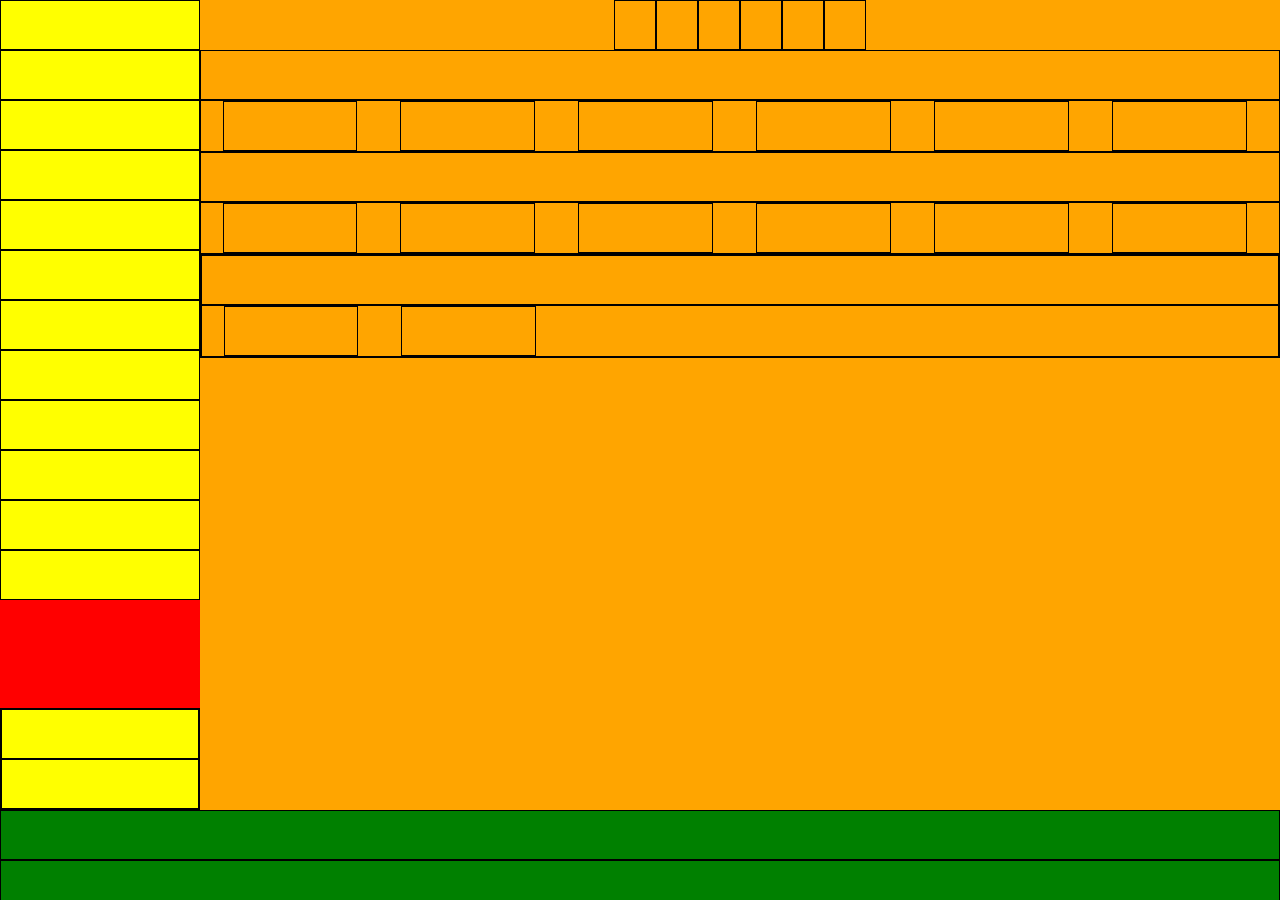
==== index.html @ 2f58fecc "modifica layout lg" ====
<!DOCTYPE html>
<html lang="en">
    <head>
        <meta charset="UTF-8">
        <meta http-equiv="X-UA-Compatible" content="IE=edge">
        <meta name="viewport" content="width=device-width, initial-scale=1.0">
        <link rel="stylesheet" href="css/style.css">
        <title>Spotify</title>
    </head>
    <body>
        <header>
            <nav>
                <div class="logo">

                </div>
                <ul>
                    <li class="home"></li>
                    <li class="serch"></li>
                    <li class="title_playlist">
    
                    </li>
                    <li class="craft_playlist"></li>
                    <li class="playlist"></li>
                    <li class="playlist"></li>
                    <li class="playlist"></li>
                    <li class="playlist"></li>
                    <li class="playlist"></li>
                    <li class="playlist"></li>
                    <li class="playlist"></li>
                </ul>
                <div class="nav_bottom">
                    <div class="app"></div>
                    <div class="utente"></div>
                </div>
            </nav>
        </header>
        <main>
            <nav>
                <ul class="conteiner-flex"> 
                    <li class="items"></li>
                    <li class="items"></li>
                    <li class="items"></li>
                    <li class="items"></li>
                    <li class="items"></li>
                    <li class="items"></li>
                </ul>
            </nav>
            <div class="title"></div>
            <div class="album">
                <ul class="conteiner-flex">
                    <li class="songs items"></li>
                    <li class="songs items"></li>
                    <li class="songs items"></li>
                    <li class="songs items"></li>
                    <li class="songs items"></li>
                    <li class="songs items"></li>
                </ul>
            </div>
            <div class="title"></div>
            <div class="album">
                <ul class="conteiner-flex">
                    <li class="songs items"></li>
                    <li class="songs items"></li>
                    <li class="songs items"></li>
                    <li class="songs items"></li>
                    <li class="songs items"></li>
                    <li class="songs items"></li>
                </ul>
            </div>
            <div class="artists">
                <div class="title"></div>
                <div class="artist">
                    <ul class="conteiner-flex">
                        <li class="artist items"></li>
                        <li class="artist items"></li>
                    </ul>
                </div>
            </div>
        </main>
        <footer>
            <div></div>
            <div></div>
            <div></div>
        </footer>
    </body>
</html>
---- css/style.css ----
*{
    margin: 0;
    padding: 0;
    box-sizing: border-box;
}

/* comon */
div,
li {
    min-height: 50px;
    border: 1px solid black;
}

.conteiner-flex {

}


/* header */
header{
    height: 90vh;
    position: fixed;
    float: left;
}
header nav {
    width: 200px;
    height: 90vh;
    position: relative;
    background-color: red;
}

nav .logo,
nav .home,
nav .serch,
nav .title_playlist,
nav .craft_playlist,
nav .playlist,
.nav_bottom .app,
.nav_bottom .utente{
    width: 100%;
    background-color: yellow;
}

.nav_bottom {
    width: 100%;
    position: absolute;
    left: 0;
    bottom: 0;
}

/* main */
main {
    width: calc(100% - 200px);
    height: 90vh;
    float: right;
    background-color: orange;
}
main nav .conteiner-flex {
    display: flex;
    flex-direction: row;
    justify-content: center;
    align-items: center;
    flex-wrap: wrap;
}

main nav li {
    padding: 0 20px;
    list-style: none;
}

main .album .conteiner-flex {
    display: flex;
    flex-direction: row;
    flex-wrap: wrap;
}

main .album li {
    width: calc(75% / 6);
    margin:0 2% ;
    list-style: none;
}

main .artist .conteiner-flex {
    display: flex;
    flex-direction: row;
    flex-wrap: wrap;
}

main .artist li {
    width: calc(75% / 6);
    margin:0 2% ;
    list-style: none;
}


/* footer */
footer {
    position: fixed;
    bottom: 0;
    left: 0;
    width: 100%;
    height: calc(100vh - 90vh);
    background-color: green;
}
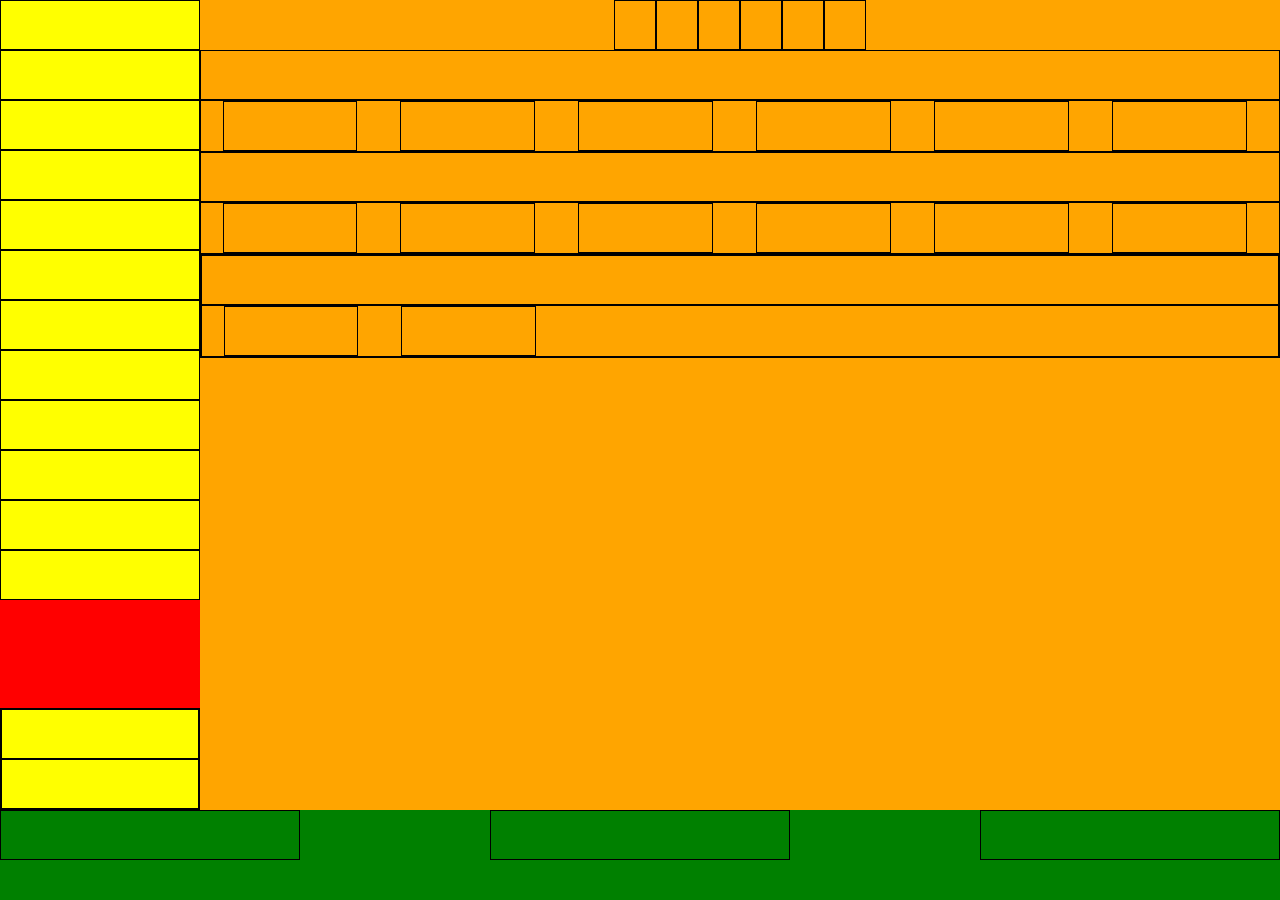
==== commit 9a353de4: "modifica footer" ====
--- a/index.html
+++ b/index.html
@@ -78,9 +78,12 @@
             </div>
         </main>
         <footer>
-            <div></div>
-            <div></div>
-            <div></div>
+            <ul class="conteiner-flex">
+                <li class="player_left item"></li>
+                <li class="player_center item"></li>
+                <li class="player_right item"></li>
+                
+            </ul>
         </footer>
     </body>
 </html>--- a/css/style.css
+++ b/css/style.css
@@ -101,4 +101,14 @@
     width: 100%;
     height: calc(100vh - 90vh);
     background-color: green;
+}
+footer .conteiner-flex {
+    display: flex;
+    flex-direction: row;
+    flex-wrap: wrap;
+    justify-content: space-between;
+}
+footer li {
+    width: 300px;
+    list-style: none;
 }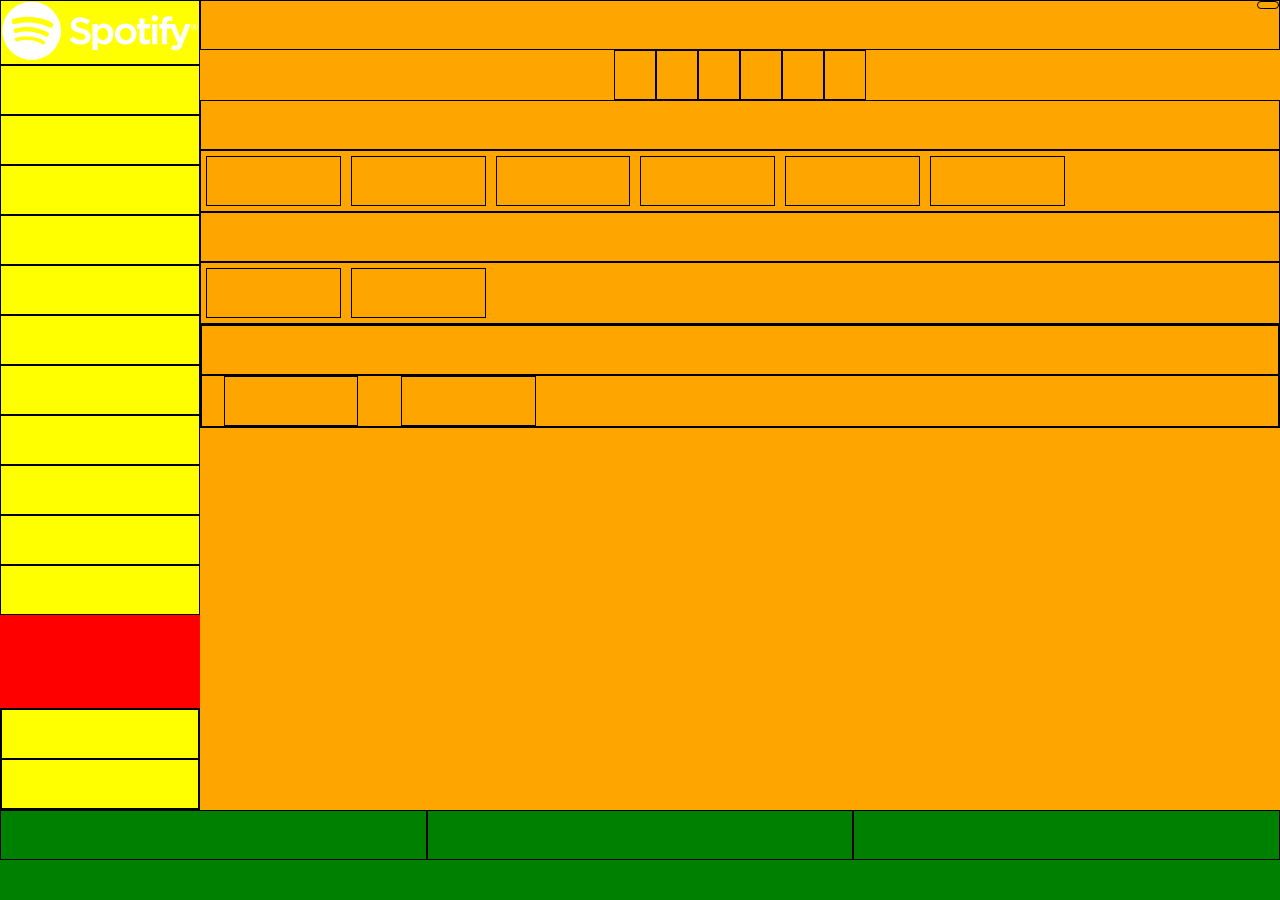
==== commit b5c6ccd2: "classi responsive utilities" ====
--- a/index.html
+++ b/index.html
@@ -11,7 +11,8 @@
         <header>
             <nav>
                 <div class="logo">
-
+                    <img class="not_visible_only_xs" src="img/logo.svg" alt="logo">
+                    <img class="visible_only_xs" src="img/logo-small.svg" alt="">
                 </div>
                 <ul>
                     <li class="home"></li>
@@ -35,6 +36,9 @@
             </nav>
         </header>
         <main>
+            <div class="upgrade">
+                <a href="#"></a>
+            </div>
             <nav>
                 <ul class="conteiner-flex"> 
                     <li class="items"></li>
@@ -61,10 +65,6 @@
                 <ul class="conteiner-flex">
                     <li class="songs items"></li>
                     <li class="songs items"></li>
-                    <li class="songs items"></li>
-                    <li class="songs items"></li>
-                    <li class="songs items"></li>
-                    <li class="songs items"></li>
                 </ul>
             </div>
             <div class="artists">
@@ -82,7 +82,6 @@
                 <li class="player_left item"></li>
                 <li class="player_center item"></li>
                 <li class="player_right item"></li>
-                
             </ul>
         </footer>
     </body>
--- a/css/style.css
+++ b/css/style.css
@@ -11,9 +11,7 @@
     border: 1px solid black;
 }
 
-.conteiner-flex {
 
-}
 
 
 /* header */
@@ -55,6 +53,22 @@
     float: right;
     background-color: orange;
 }
+
+main .upgrade {
+    width: calc(100% - 200px);
+    height: 50px;
+    position: fixed;
+}
+main .upgrade a {
+    float: right;
+    padding: 3px 10px;
+    border-radius: 30px;
+    border: 1px solid black;
+}
+main nav {
+    margin-top: 50px;
+}
+
 main nav .conteiner-flex {
     display: flex;
     flex-direction: row;
@@ -76,7 +90,7 @@
 
 main .album li {
     width: calc(75% / 6);
-    margin:0 2% ;
+    margin: 5px;
     list-style: none;
 }
 
@@ -109,6 +123,55 @@
     justify-content: space-between;
 }
 footer li {
-    width: 300px;
+    width: calc(100% / 3);
     list-style: none;
-}+}
+@media all and (min-width: 1140px) {
+    .visible_only_xs{
+        display: none;
+    }
+}
+ @media all and (max-width: 878px) {
+    .visible_only_xs{
+        display: none;
+    }
+     main nav li {
+         width: calc(100% / 5);
+     }
+    main .album li {
+        width: calc(75% / 4);
+        margin: 5px;
+        list-style: none;
+    }
+}
+
+ @media all and (max-width: 639px) {
+     .visible_only_xs{
+         display: none;
+     }
+    main nav li {
+        width: calc(100% / 3);
+    }
+    main .album li {
+        width: calc(75% / 2);
+        margin: 5px;
+        list-style: none;
+    }
+}
+
+@media all and (max-width: 552px) {
+    .visible_only_xs{
+        display: block;
+    }
+    .not_visible_only_xs {
+        display: none;
+    }
+    main nav li {
+        width: calc(100% / 3);
+    }
+    main .album li {
+        width: calc(75% / 2);
+        margin: 5px;
+        list-style: none;
+    }
+}
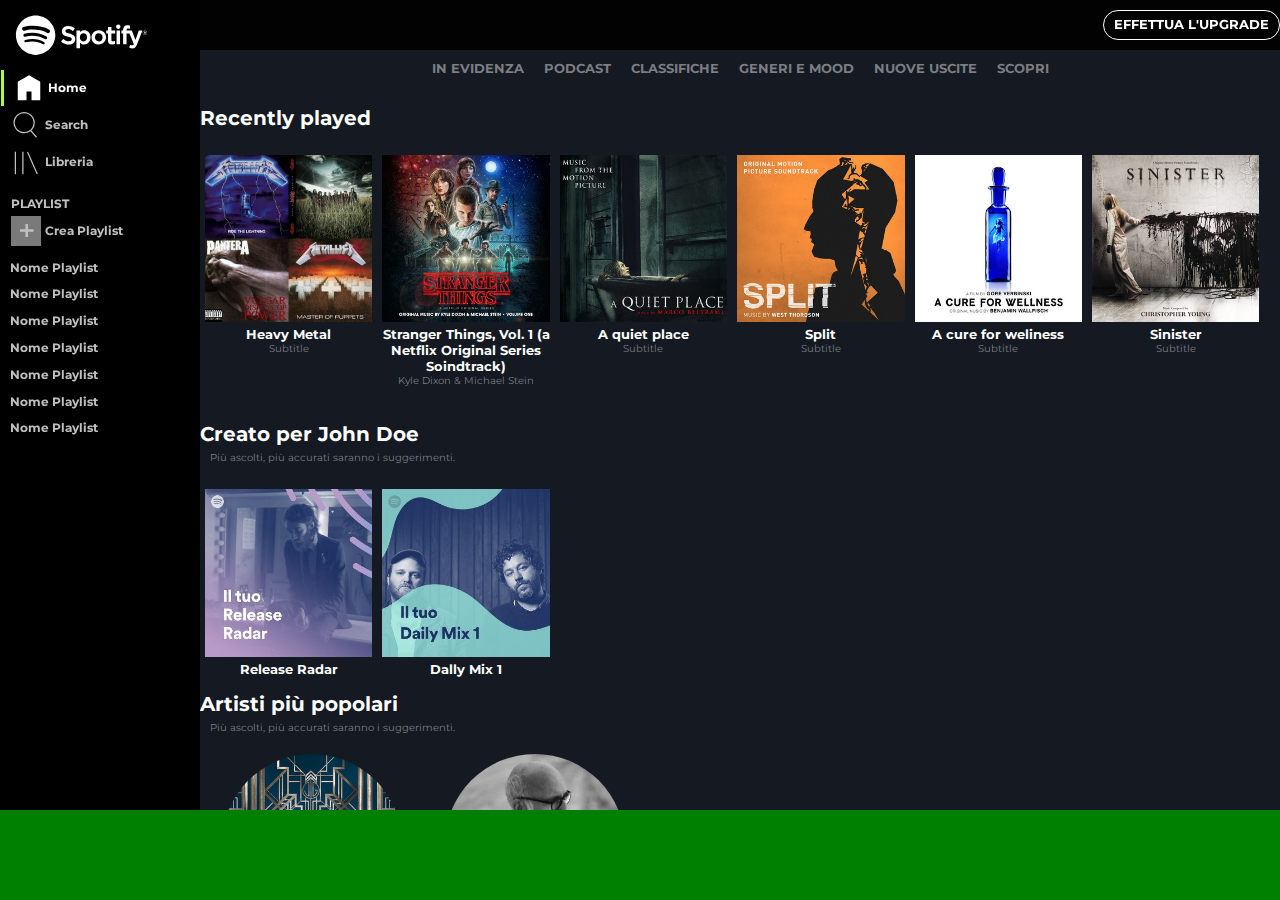
==== commit 9a2f942d: "main" ====
--- a/index.html
+++ b/index.html
@@ -4,30 +4,69 @@
         <meta charset="UTF-8">
         <meta http-equiv="X-UA-Compatible" content="IE=edge">
         <meta name="viewport" content="width=device-width, initial-scale=1.0">
+        <link rel="preconnect" href="https://fonts.gstatic.com">
+        <link href="https://fonts.googleapis.com/css2?family=Montserrat:wght@400;500;600;700;800&display=swap" rel="stylesheet">
+
+
         <link rel="stylesheet" href="css/style.css">
         <title>Spotify</title>
     </head>
     <body>
         <header>
             <nav>
-                <div class="logo">
+                <div id="logo_spotify">
                     <img class="not_visible_only_xs" src="img/logo.svg" alt="logo">
                     <img class="visible_only_xs" src="img/logo-small.svg" alt="">
                 </div>
                 <ul>
-                    <li class="home"></li>
-                    <li class="serch"></li>
+                    <li class="home">
+                        <div class="logo">
+                            <img src="img/home.svg" alt="home">
+                        </div>
+                        <h1>Home</h1>
+                    </li>
+                    <li class="serch">
+                        <div class="logo">
+                            <img src="img/search.svg" alt="search">
+                        </div>
+                        <h1>Search</h1>
+                    </li>
                     <li class="title_playlist">
-    
+                        <div class="logo">
+                            <img src="img/libreria.svg" alt="libreria">
+                        </div>
+                        <h1>Libreria</h1>
                     </li>
-                    <li class="craft_playlist"></li>
-                    <li class="playlist"></li>
-                    <li class="playlist"></li>
-                    <li class="playlist"></li>
-                    <li class="playlist"></li>
-                    <li class="playlist"></li>
-                    <li class="playlist"></li>
-                    <li class="playlist"></li>
+                    <li class="divider">
+                        <h1>playlist</h1>
+                    </li>
+                    <li class="craft_playlist">
+                          <div class="logo">
+                              <h1>+</h1>
+                          </div>
+                          <h1>Crea Playlist</h1>
+                    </li>
+                    <li class="playlist">
+                        <h1>Nome Playlist</h1>
+                    </li>
+                    <li class="playlist">
+                        <h1>Nome Playlist</h1>
+                    </li>
+                    <li class="playlist">
+                        <h1>Nome Playlist</h1>
+                    </li>
+                    <li class="playlist">
+                        <h1>Nome Playlist</h1>
+                    </li>
+                    <li class="playlist">
+                        <h1>Nome Playlist</h1>
+                    </li>
+                    <li class="playlist">
+                        <h1>Nome Playlist</h1>
+                    </li>
+                    <li class="playlist">
+                        <h1>Nome Playlist</h1>
+                    </li>
                 </ul>
                 <div class="nav_bottom">
                     <div class="app"></div>
@@ -36,43 +75,87 @@
             </nav>
         </header>
         <main>
-            <div class="upgrade">
-                <a href="#"></a>
+            <div class="upgrade conteiner-flex">
+                <a class="items" href="#">effettua l'upgrade</a>
             </div>
             <nav>
                 <ul class="conteiner-flex"> 
-                    <li class="items"></li>
-                    <li class="items"></li>
-                    <li class="items"></li>
-                    <li class="items"></li>
-                    <li class="items"></li>
-                    <li class="items"></li>
+                    <li class="items">in evidenza</li>
+                    <li class="items">podcast</li>
+                    <li class="items">classifiche</li>
+                    <li class="items">generi e mood</li>
+                    <li class="items">nuove uscite</li>
+                    <li class="items">scopri</li>
                 </ul>
             </nav>
-            <div class="title"></div>
+            <div class="title">
+                <h1>Recently played</h1>
+            </div>
             <div class="album">
                 <ul class="conteiner-flex">
-                    <li class="songs items"></li>
-                    <li class="songs items"></li>
-                    <li class="songs items"></li>
-                    <li class="songs items"></li>
-                    <li class="songs items"></li>
-                    <li class="songs items"></li>
+                    <li class="songs items">
+                        <img src="img/metal_lifting.jpg" alt="cover">
+                        <h1>Heavy Metal</h1>
+                        <p>Subtitle</p>
+                    </li>
+                    <li class="songs items">
+                        <img src="img/stranger.jpeg" alt="cover">
+                        <h1>Stranger Things, Vol. 1 (a Netflix Original Series Soindtrack)</h1>
+                        <p>Kyle Dixon & Michael Stein</p>
+                    </li>
+                    <li class="songs items">
+                        <img src="img/aquietplace.jpeg" alt="cover">
+                        <h1>A quiet place</h1>
+                        <p>Subtitle</p>
+                    </li>
+                    <li class="songs items">
+                        <img src="img/split.jpeg" alt="cover">
+                        <h1>Split</h1>
+                        <p>Subtitle</p>
+                    </li>
+                    <li class="songs items">
+                        <img src="img/cure.jpeg" alt="cover">
+                        <h1>A cure for weliness</h1>
+                        <p>Subtitle</p>
+                    </li>
+                    <li class="songs items">
+                        <img src="img/sinister.jpeg" alt="cover">
+                        <h1>Sinister</h1>
+                        <p>Subtitle</p>
+                    </li>
                 </ul>
             </div>
-            <div class="title"></div>
+            <div class="title">
+                <h1>Creato per John Doe</h1>
+                <p>Più ascolti, più accurati saranno i suggerimenti.</p>
+            </div>
             <div class="album">
                 <ul class="conteiner-flex">
-                    <li class="songs items"></li>
-                    <li class="songs items"></li>
+                    <li class="songs items">
+                        <img src="img/radar.jpeg" alt="radar">
+                        <h1>Release Radar</h1>
+                    </li>
+                    <li class="songs items">
+                        <img src="img/mixdaily.jpeg" alt="mixdaily">
+                        <h1>Dally Mix 1</h1>
+                    </li>
                 </ul>
             </div>
             <div class="artists">
-                <div class="title"></div>
+                <div class="title">
+                    <h1>Artisti più popolari</h1>
+                    <p>Più ascolti, più accurati saranno i suggerimenti.</p>
+                </div>
                 <div class="artist">
                     <ul class="conteiner-flex">
-                        <li class="artist items"></li>
-                        <li class="artist items"></li>
+                        <li class="artist items">
+                            <img src="img/youg.jpeg" alt="youg">
+                            <h1>Lana del Rey</h1>
+                        </li>
+                        <li class="artist items">
+                            <img src="img/einaudi.jpeg" alt="einaudi">
+                            <h1>Ludovico Einaudi</h1>
+                        </li>
                     </ul>
                 </div>
             </div>
--- a/css/style.css
+++ b/css/style.css
@@ -3,40 +3,105 @@
     padding: 0;
     box-sizing: border-box;
 }
+body {
+    font-family: 'Montserrat', sans-serif;
+}
 
 /* comon */
-div,
+/* div,
 li {
-    min-height: 50px;
+    min-height: 30px;
     border: 1px solid black;
-}
-
-
-
-
+} */
+
+h1 {
+    font-size: 12px;
+    color: white;
+}
+
+#logo_spotify img,
+ img :not(.songs>img) {
+    height: 100%;
+}
 /* header */
 header{
     height: 90vh;
     position: fixed;
     float: left;
+    background-color: black;
 }
 header nav {
     width: 200px;
     height: 90vh;
     position: relative;
-    background-color: red;
+}
+header nav>ul>li {
+    padding-left: 10px;
+    margin: 1px;
+}
+header nav>ul>.home {
+    border-left: 3px solid #ADFF2F;
+} 
+#logo_spotify {
+    height: 40px;
+    margin: 15px;
 }
 
 nav .logo,
+#logo_spotify .logo,
 nav .home,
 nav .serch,
 nav .title_playlist,
 nav .craft_playlist,
 nav .playlist,
+nav .divider,
 .nav_bottom .app,
 .nav_bottom .utente{
     width: 100%;
-    background-color: yellow;
+}
+nav .divider {
+    font-weight: 600;
+    text-transform: uppercase;
+}
+header li {
+    filter: opacity(0.75);
+    line-height: 100%;
+}
+header .home{
+    filter: opacity(1);
+}
+
+header li .logo {
+    height: 30px;
+    width: 30px;
+    margin: 3px 0;
+    display: inline-block;
+    vertical-align: middle;
+}
+header li h1 {
+    display: inline-block;
+    vertical-align: middle;
+}
+.divider {
+    margin-top: 15px;
+}
+
+header nav .craft_playlist .logo a {
+    font-size: 50px;
+    text-decoration: none;
+}
+
+header nav .craft_playlist .logo{
+    position: relative;
+    background-color: #A3A3A3;
+}
+header nav .craft_playlist .logo h1 {
+    font-size: 30px;
+    font-weight: 500;
+    transform: translate(-50%, -50%);
+    position: absolute;
+    top: 50%;
+    left: 50%;
 }
 
 .nav_bottom {
@@ -46,27 +111,45 @@
     bottom: 0;
 }
 
+.playlist {
+    margin: 10px 0;
+}
+
 /* main */
 main {
     width: calc(100% - 200px);
     height: 90vh;
     float: right;
-    background-color: orange;
+    background-color: #141922;
+    overflow-y: auto;
 }
 
 main .upgrade {
     width: calc(100% - 200px);
     height: 50px;
     position: fixed;
-}
+    background-color: rgba(0, 0, 0, 0.9);
+}
+main .conteiner-flex {
+    display: flex;
+    flex-direction: row-reverse;
+    align-items: center;
+}
+
 main .upgrade a {
-    float: right;
-    padding: 3px 10px;
+    font-size: 13px;
+    font-weight: 700;
+    height: 30px;
+    padding: 5px 10px;
+    text-decoration: none;
+    text-transform: uppercase;
     border-radius: 30px;
-    border: 1px solid black;
+    color: white;
+    border: 1px solid white;
 }
 main nav {
     margin-top: 50px;
+    margin-bottom: 20px;
 }
 
 main nav .conteiner-flex {
@@ -78,34 +161,74 @@
 }
 
 main nav li {
-    padding: 0 20px;
+    font-size: 13px;
+    font-weight: 700;
+    padding: 10px;
     list-style: none;
-}
+    text-transform: uppercase;
+    color: #7C7E83;
+}
+main .title>h1 {
+    font-size: 20px;
+    font-weight: 700;
+    margin-top: 10px;
+    margin-bottom: 5px;
+}
+
+
 
 main .album .conteiner-flex {
+    margin-top: 20px;
+    display: flex;
+    flex-direction: row;
+    align-items: baseline;
+    flex-wrap: wrap;
+}
+
+main .album li {
+    width: calc(93% / 6);
+    margin: 5px;
+    list-style: none;
+}
+.songs {
+    text-align: center;
+}
+.songs img,
+.artist img {
+    width: 100%;
+}
+
+.songs>h1 {
+    font-size: 13px;
+}
+.songs>p {
+    font-size: 10px;
+    margin-bottom: 20px;
+    color: #7D7F84;
+}
+.title>p {
+    font-size: 10px;
+    margin-left: 10px;
+    color: #7D7F84;
+}
+
+
+main .artist .conteiner-flex {
     display: flex;
     flex-direction: row;
     flex-wrap: wrap;
 }
 
-main .album li {
-    width: calc(75% / 6);
-    margin: 5px;
-    list-style: none;
-}
-
-main .artist .conteiner-flex {
-    display: flex;
-    flex-direction: row;
-    flex-wrap: wrap;
-}
-
 main .artist li {
-    width: calc(75% / 6);
+    width: calc(100% / 6);
     margin:0 2% ;
     list-style: none;
-}
-
+    text-align: center;
+}
+.artist img {
+    margin-top: 20px;
+    border-radius: 50%;
+}
 
 /* footer */
 footer {
@@ -166,6 +289,17 @@
     .not_visible_only_xs {
         display: none;
     }
+    header nav {
+        width: 50px;
+        height: 90vh;
+        position: relative;
+        background-color: red;
+    }
+    main,
+    main .upgrade {
+        width: calc(100% - 50px);
+    }
+
     main nav li {
         width: calc(100% / 3);
     }
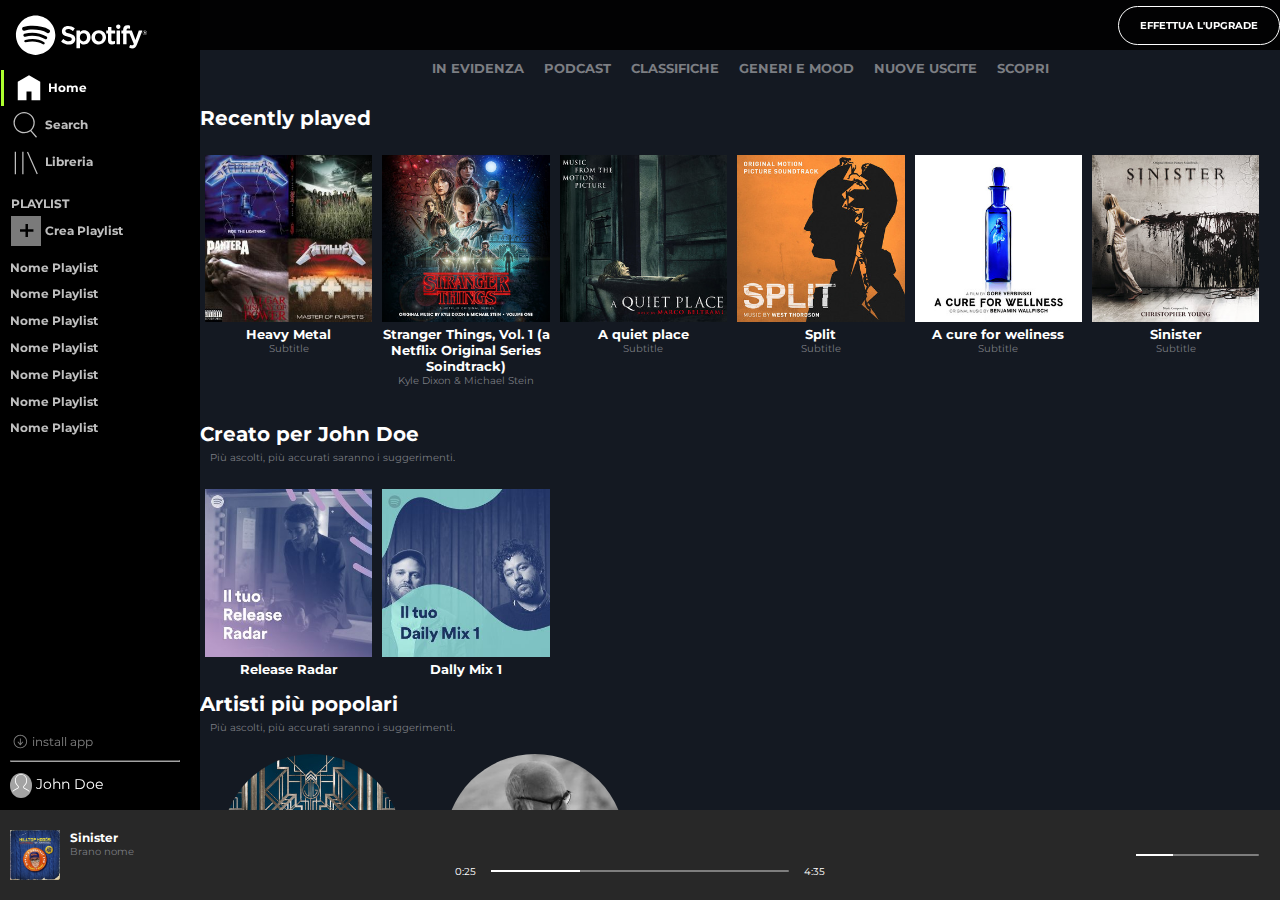
==== commit c8c3fcdc: "modifiche responsive" ====
--- a/index.html
+++ b/index.html
@@ -6,12 +6,14 @@
         <meta name="viewport" content="width=device-width, initial-scale=1.0">
         <link rel="preconnect" href="https://fonts.gstatic.com">
         <link href="https://fonts.googleapis.com/css2?family=Montserrat:wght@400;500;600;700;800&display=swap" rel="stylesheet">
+        <link rel="stylesheet" href="https://cdnjs.cloudflare.com/ajax/libs/font-awesome/5.15.3/css/all.min.css" integrity="sha512-iBBXm8fW90+nuLcSKlbmrPcLa0OT92xO1BIsZ+ywDWZCvqsWgccV3gFoRBv0z+8dLJgyAHIhR35VZc2oM/gI1w==" crossorigin="anonymous" />
 
 
         <link rel="stylesheet" href="css/style.css">
         <title>Spotify</title>
     </head>
     <body>
+        <!-- header -->
         <header>
             <nav>
                 <div id="logo_spotify">
@@ -40,7 +42,7 @@
                     <li class="divider">
                         <h1>playlist</h1>
                     </li>
-                    <li class="craft_playlist">
+                    <li class="craft_playlist not_visible_only_xs ">
                           <div class="logo">
                               <h1>+</h1>
                           </div>
@@ -69,15 +71,28 @@
                     </li>
                 </ul>
                 <div class="nav_bottom">
-                    <div class="app"></div>
-                    <div class="utente"></div>
+                    <div class="app">
+                        <img src="img/download.svg" alt="">
+                        <p>install app</p>
+                    </div>
+                    <hr>
+                    <div class="utente">
+                        <img src="img/profile.svg" alt="">
+                        John Doe</div>
                 </div>
             </nav>
         </header>
+        <!-- /header -->
+
+        <!-- main -->
         <main>
+            <!-- pulsante per upgrade account -->
             <div class="upgrade conteiner-flex">
                 <a class="items" href="#">effettua l'upgrade</a>
             </div>
+            <!-- /pulsante per upgrade account -->
+
+            <!-- barra menu centrale -->
             <nav>
                 <ul class="conteiner-flex"> 
                     <li class="items">in evidenza</li>
@@ -88,6 +103,9 @@
                     <li class="items">scopri</li>
                 </ul>
             </nav>
+            <!-- /barra menu centrale -->
+
+            <!-- brani ascoltati di recente -->
             <div class="title">
                 <h1>Recently played</h1>
             </div>
@@ -125,6 +143,9 @@
                     </li>
                 </ul>
             </div>
+            <!-- /brani ascoltati di recente -->
+
+            <!-- playlist suggerite -->
             <div class="title">
                 <h1>Creato per John Doe</h1>
                 <p>Più ascolti, più accurati saranno i suggerimenti.</p>
@@ -141,6 +162,9 @@
                     </li>
                 </ul>
             </div>
+            <!-- /playlist suggerite -->
+
+            <!-- artisti più popolari -->
             <div class="artists">
                 <div class="title">
                     <h1>Artisti più popolari</h1>
@@ -159,13 +183,53 @@
                     </ul>
                 </div>
             </div>
+            <!-- /artisti più popolari -->
         </main>
+        <!-- /main -->
+
+        <!-- footer -->
         <footer>
-            <ul class="conteiner-flex">
-                <li class="player_left item"></li>
-                <li class="player_center item"></li>
-                <li class="player_right item"></li>
+            <ul class="player conteiner-flex">
+                <li class="player_left item conteiner-flex">
+                    <img class="item" src="img/player_left.jpg" alt="">
+                    <div class="id_play item">
+                        <h1>Sinister</h1>
+                        <p>Brano nome</p>
+                    </div>
+                    <div class="like_playlist">
+                        <i class="far fa-heart"></i>
+                        <br>
+                        <i class="far fa-folder"></i>
+                    </div>
+                </li>
+                <li class="player_center item">
+                    <div class="top">
+                        <div class="console">
+                            <i class="fas fa-random"></i>
+                            <i class="fas fa-caret-left"></i>
+                            <i class="far fa-play-circle"></i>
+                            <i class="fas fa-caret-right"></i>
+                            <i class="fas fa-redo"></i>
+                        </div>
+                    </div>
+                    <div class="bottom">
+                        <span>0:25</span>
+                        <div class="timer">
+                            <span></span>
+                        </div>
+                        <span>4:35</span>
+                    </div>
+                </li>
+                <li class="player_right item">
+                    <i class="fas fa-list"></i>
+                    <i class="fas fa-tv"></i>
+                    <i class="fas fa-volume-up"></i>
+                    <div class="volume">
+                        <span></span>
+                    </div>
+                </li>
             </ul>
         </footer>
+        <!-- /footer -->
     </body>
 </html>--- a/css/style.css
+++ b/css/style.css
@@ -8,7 +8,7 @@
 }
 
 /* comon */
-/* div,
+/* div:not(.timer),
 li {
     min-height: 30px;
     border: 1px solid black;
@@ -32,7 +32,7 @@
 }
 header nav {
     width: 200px;
-    height: 90vh;
+    height: 88vh;
     position: relative;
 }
 header nav>ul>li {
@@ -102,13 +102,49 @@
     position: absolute;
     top: 50%;
     left: 50%;
+    color: black;
 }
 
 .nav_bottom {
     width: 100%;
     position: absolute;
-    left: 0;
+    left: 10px;
     bottom: 0;
+    color: white;
+}
+.nav_bottom .app {
+    height: 18px;
+    margin-bottom: 10px;
+    line-height: 18px;
+    filter: opacity(0.5);
+}
+.nav_bottom .utente{
+    height: 25px;
+    font-size: 14px;
+    margin: 10px 0;
+    line-height: 25px;
+}
+
+.nav_bottom .app p {
+    font-size: 12px;
+    vertical-align: middle;
+    display: inline-block;
+}
+.nav_bottom .app img,
+.nav_bottom .utente img {
+    height: 100%;
+    vertical-align: middle;
+}
+
+.nav_bottom hr {
+    width: 170px;
+    color: #A3A3A3;
+    border-color: #A3A3A3;
+}
+.nav_bottom .utente img {
+    padding: 1px;
+    border-radius: 50%;
+    background-color: #A3A3A3;
 }
 
 .playlist {
@@ -137,10 +173,10 @@
 }
 
 main .upgrade a {
-    font-size: 13px;
+    font-size: 10px;
     font-weight: 700;
-    height: 30px;
-    padding: 5px 10px;
+    height: 39px;
+    padding: 12px 21px;
     text-decoration: none;
     text-transform: uppercase;
     border-radius: 30px;
@@ -237,18 +273,128 @@
     left: 0;
     width: 100%;
     height: calc(100vh - 90vh);
-    background-color: green;
+    background-color: #282828;
 }
 footer .conteiner-flex {
+    height: 100%;
     display: flex;
     flex-direction: row;
     flex-wrap: wrap;
-    justify-content: space-between;
+    align-content: center;
+    justify-content: flex-start;
 }
 footer li {
     width: calc(100% / 3);
     list-style: none;
 }
+.player_left  i{
+    color: #7D7F84;
+    margin-left: 10px;
+}
+.player_left img {
+    height: 50px;  
+    margin-left: 10px;
+}
+.player_left p {
+    font-size: 10px;
+    color: #7D7F84;
+}
+
+.player_left .id_play {
+    margin-left: 10px;
+    margin-right: 20px;
+}
+.like_playlist {
+    padding: 15px;
+}
+.like_playlist br {
+    display: none;
+}
+}
+
+footer .player .conteiner-flex {
+    display: flex;
+    align-items: center;
+    flex-wrap: nowrap;
+    flex-direction: row;
+    justify-content: flex-start;
+}
+
+.player_center .top {
+    display: flex;
+    justify-content: center;
+    padding: 10px;
+} 
+
+.player_center .bottom {
+    position: relative;
+}
+.player_center i {
+    font-size: 25px;
+    margin-left: 8%;
+    color: white;
+}
+
+.player_center .console {
+    width: 90%;
+    text-align: center;
+}
+
+.bottom .timer {
+    width: 70%;
+    height: 2px;
+    margin: 10px 15px;
+    border-radius: 39px;
+    background-color: rgba(255, 255, 255, 0.4);
+}
+
+.bottom .timer span {
+    width: 30%;
+    height: 100%;
+    display: block;
+    background-color: white;
+}
+.bottom  {
+    display: flex;
+    align-items: center;
+    justify-content: center;
+    color:white;
+    font-size: 10px;
+}
+
+.player_right.item {
+    display: flex;
+    align-items: center;
+    justify-content: flex-end;
+    padding-left: 15px;
+    color: white;
+}
+
+.player_right.item i {
+    margin-left: 5%;
+}
+.volume {
+    width: 30%;
+    height: 2px;
+    margin: 0 5%;
+    border-radius: 39px;
+    background-color: rgba(255, 255, 255, 0.4);
+}
+
+.volume span {
+    width: 30%;
+    height: 100%;
+    display: block;
+    background-color: white;
+}
+
+
+
+
+
+
+
+
 @media all and (min-width: 1140px) {
     .visible_only_xs{
         display: none;
@@ -280,6 +426,12 @@
         margin: 5px;
         list-style: none;
     }
+    .player_center i {
+        font-size: 17px;
+    }
+    .like_playlist br {
+        display: block;
+    }
 }
 
 @media all and (max-width: 552px) {
@@ -293,11 +445,20 @@
         width: 50px;
         height: 90vh;
         position: relative;
-        background-color: red;
-    }
+    }
+    header nav ul h1{
+        display: none;
+    }
+
+    #logo_spotify {
+        padding: 3px;
+        margin: 15px 5px;
+    }
+
     main,
     main .upgrade {
         width: calc(100% - 50px);
+        padding: 10px;
     }
 
     main nav li {
@@ -308,4 +469,11 @@
         margin: 5px;
         list-style: none;
     }
-}
+    main nav li {
+        padding: 5px 0;
+        display: block;
+        white-space: nowrap;
+        width: calc(100% / 4);
+    }
+
+}
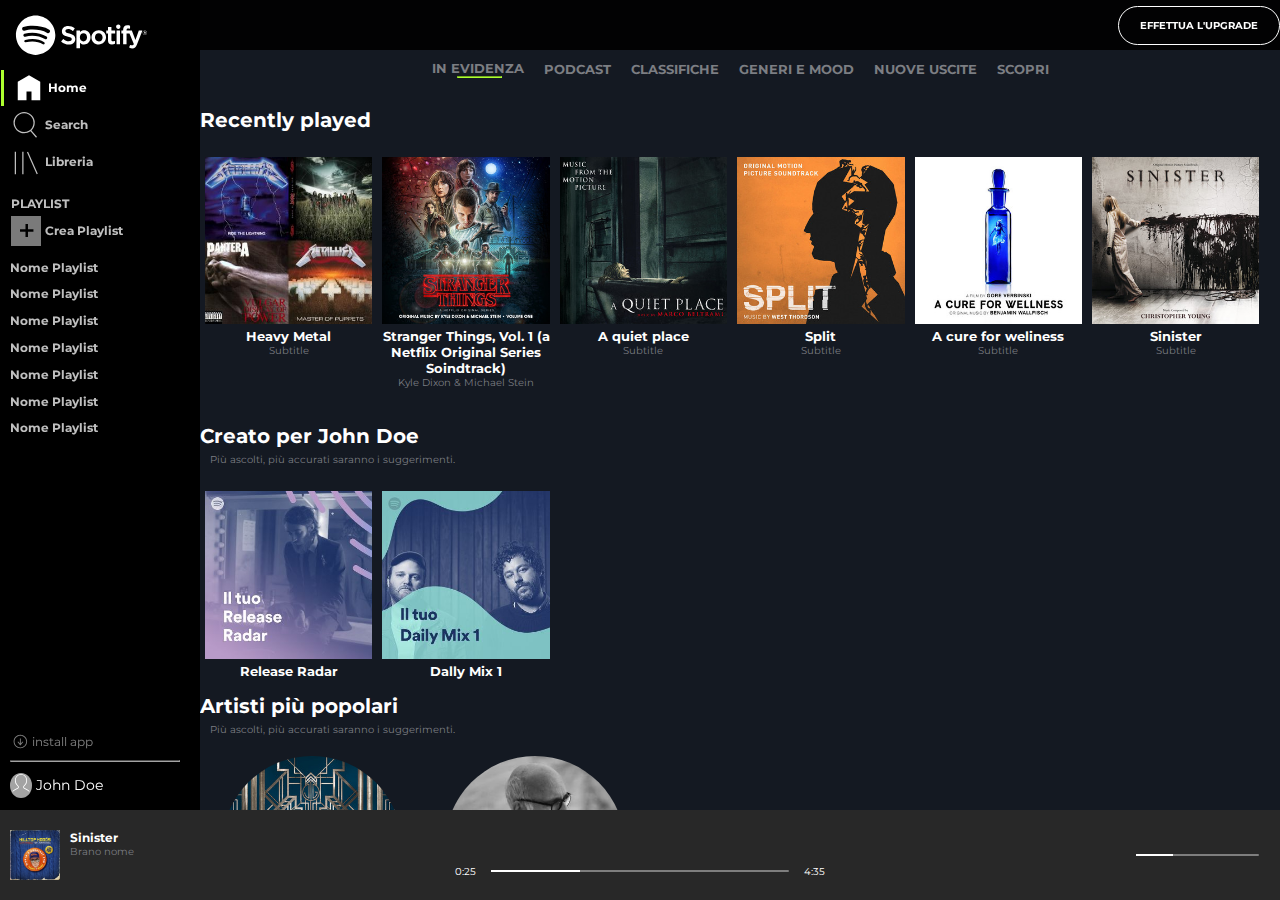
==== commit 03eafba7: "fine responsive" ====
--- a/index.html
+++ b/index.html
@@ -78,7 +78,8 @@
                     <hr>
                     <div class="utente">
                         <img src="img/profile.svg" alt="">
-                        John Doe</div>
+                       <p>John Doe</p>
+                    </div>
                 </div>
             </nav>
         </header>
@@ -95,7 +96,7 @@
             <!-- barra menu centrale -->
             <nav>
                 <ul class="conteiner-flex"> 
-                    <li class="items">in evidenza</li>
+                    <li class="items">in evidenza <br> <hr></li>
                     <li class="items">podcast</li>
                     <li class="items">classifiche</li>
                     <li class="items">generi e mood</li>
--- a/css/style.css
+++ b/css/style.css
@@ -106,11 +106,12 @@
 }
 
 .nav_bottom {
-    width: 100%;
+    width: 90%;
     position: absolute;
     left: 10px;
     bottom: 0;
     color: white;
+    background-color: black;
 }
 .nav_bottom .app {
     height: 18px;
@@ -146,6 +147,12 @@
     border-radius: 50%;
     background-color: #A3A3A3;
 }
+
+.nav_bottom .utente p {
+    vertical-align: middle;
+    display: inline-block;
+}
+
 
 .playlist {
     margin: 10px 0;
@@ -204,6 +211,15 @@
     text-transform: uppercase;
     color: #7C7E83;
 }
+
+main nav .items hr {
+    background-color: #ADFF2F;
+    border-color: #ADFF2F;
+    width: 45px;
+    height: 2px;
+    margin-left: 25px;
+}
+
 main .title>h1 {
     font-size: 20px;
     font-weight: 700;
@@ -475,5 +491,21 @@
         white-space: nowrap;
         width: calc(100% / 4);
     }
-
-}
+    .nav_bottom hr{
+        display: none;
+    }
+    .player_left .id_play {
+        margin-left: 5px;
+        margin-right: 0;
+    }
+    .like_playlist {
+        padding: 0px;
+    }
+    .nav_bottom .app p,
+    .nav_bottom .utente p  {
+        display: none;
+    }
+    .nav_bottom {
+        bottom: 10px;
+    }
+}
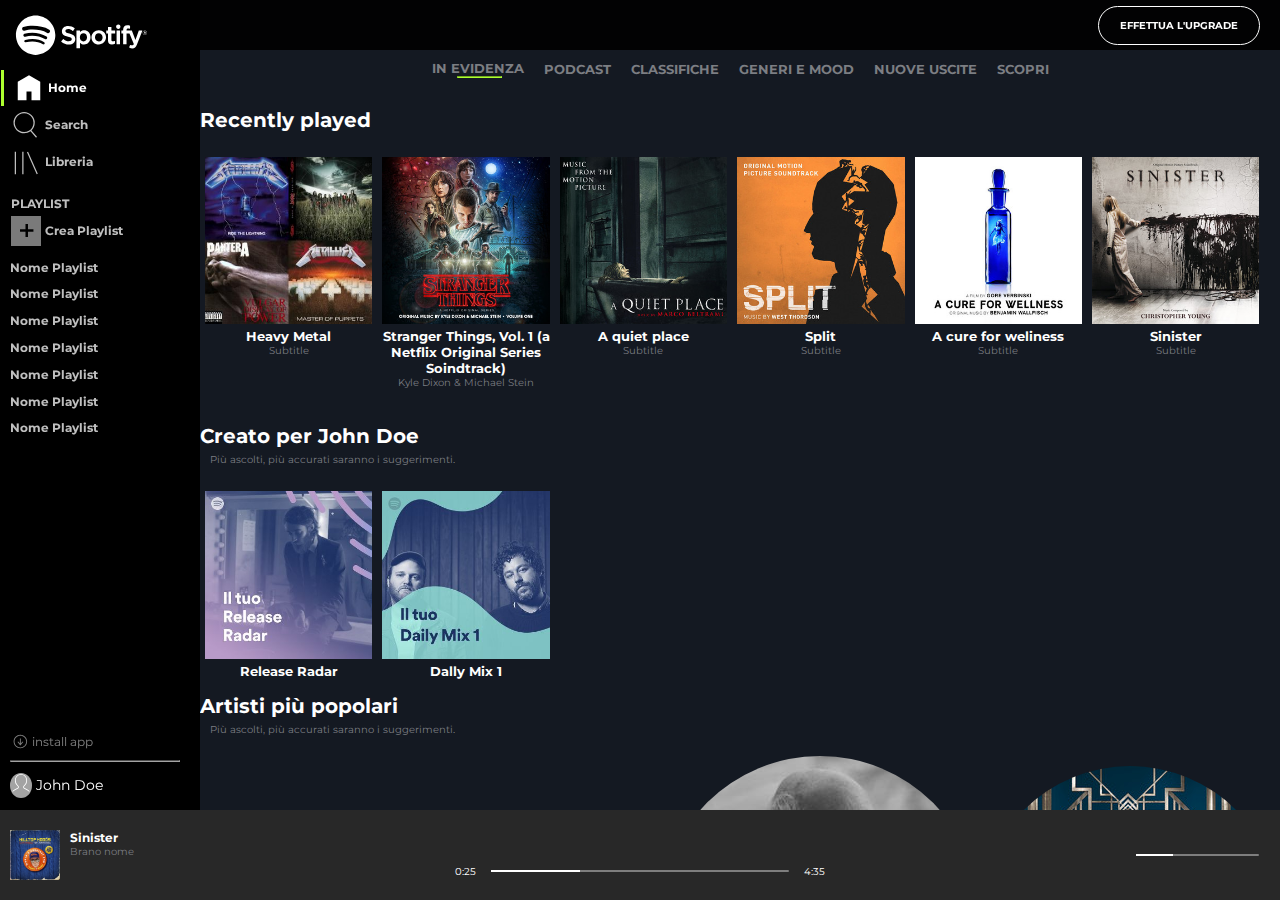
==== commit 1028b83b: "hover" ====
--- a/index.html
+++ b/index.html
@@ -113,31 +113,37 @@
             <div class="album">
                 <ul class="conteiner-flex">
                     <li class="songs items">
+                        <i class="far fa-play-circle"></i>
                         <img src="img/metal_lifting.jpg" alt="cover">
                         <h1>Heavy Metal</h1>
                         <p>Subtitle</p>
                     </li>
                     <li class="songs items">
+                        <i class="far fa-play-circle"></i>
                         <img src="img/stranger.jpeg" alt="cover">
                         <h1>Stranger Things, Vol. 1 (a Netflix Original Series Soindtrack)</h1>
                         <p>Kyle Dixon & Michael Stein</p>
                     </li>
                     <li class="songs items">
+                        <i class="far fa-play-circle"></i>
                         <img src="img/aquietplace.jpeg" alt="cover">
                         <h1>A quiet place</h1>
                         <p>Subtitle</p>
                     </li>
                     <li class="songs items">
+                        <i class="far fa-play-circle"></i>
                         <img src="img/split.jpeg" alt="cover">
                         <h1>Split</h1>
                         <p>Subtitle</p>
                     </li>
                     <li class="songs items">
+                        <i class="far fa-play-circle"></i>
                         <img src="img/cure.jpeg" alt="cover">
                         <h1>A cure for weliness</h1>
                         <p>Subtitle</p>
                     </li>
                     <li class="songs items">
+                        <i class="far fa-play-circle"></i>
                         <img src="img/sinister.jpeg" alt="cover">
                         <h1>Sinister</h1>
                         <p>Subtitle</p>
@@ -154,10 +160,12 @@
             <div class="album">
                 <ul class="conteiner-flex">
                     <li class="songs items">
+                        <i class="far fa-play-circle"></i>
                         <img src="img/radar.jpeg" alt="radar">
                         <h1>Release Radar</h1>
                     </li>
                     <li class="songs items">
+                        <i class="far fa-play-circle"></i>
                         <img src="img/mixdaily.jpeg" alt="mixdaily">
                         <h1>Dally Mix 1</h1>
                     </li>
@@ -171,7 +179,7 @@
                     <h1>Artisti più popolari</h1>
                     <p>Più ascolti, più accurati saranno i suggerimenti.</p>
                 </div>
-                <div class="artist">
+                <div class="artists">
                     <ul class="conteiner-flex">
                         <li class="artist items">
                             <img src="img/youg.jpeg" alt="youg">
@@ -217,6 +225,7 @@
                         <span>0:25</span>
                         <div class="timer">
                             <span></span>
+                            <span class="circle"></span>
                         </div>
                         <span>4:35</span>
                     </div>
@@ -227,6 +236,7 @@
                     <i class="fas fa-volume-up"></i>
                     <div class="volume">
                         <span></span>
+                        <span class="circle"></span>
                     </div>
                 </li>
             </ul>
--- a/css/style.css
+++ b/css/style.css
@@ -177,6 +177,7 @@
     display: flex;
     flex-direction: row-reverse;
     align-items: center;
+    z-index: 3;
 }
 
 main .upgrade a {
@@ -184,6 +185,7 @@
     font-weight: 700;
     height: 39px;
     padding: 12px 21px;
+    margin-right: 20px;
     text-decoration: none;
     text-transform: uppercase;
     border-radius: 30px;
@@ -258,6 +260,21 @@
     margin-bottom: 20px;
     color: #7D7F84;
 }
+
+.songs {
+    position: relative;
+}
+
+.songs i {
+    z-index: 2;
+    font-size: 50px;
+    position: absolute;
+    transform: translate(-50%, -50%);
+    left: 50%;
+    top: 37%;
+    opacity: 0;
+}
+
 .title>p {
     font-size: 10px;
     margin-left: 10px;
@@ -368,6 +385,7 @@
     width: 30%;
     height: 100%;
     display: block;
+    float: left;
     background-color: white;
 }
 .bottom  {
@@ -401,15 +419,98 @@
     width: 30%;
     height: 100%;
     display: block;
+    float: left;
     background-color: white;
 }
 
-
-
-
-
-
-
+/* hover */
+.songs img {
+    z-index: 1;
+}
+
+.songs img:hover {
+    filter: opacity(0.5);
+    cursor: pointer;
+}
+
+main .upgrade a:hover {
+    transform: scale(1.2, 1.2);
+    cursor: pointer;
+}
+main nav li:hover {
+    color: white;
+    cursor: pointer;
+}
+
+header li:hover,
+.nav_bottom .app:hover{
+    filter: opacity(1);
+    cursor: pointer;
+ }
+
+ .player_left p:hover {
+    text-decoration: underline;
+    cursor: pointer;
+    color: white;
+ }
+ .like_playlist i:hover {
+    cursor: pointer;
+    color: white;
+ }
+ .bottom .timer span:hover,
+ .volume span:hover {
+    cursor: pointer;
+    background-color:#ADFF2F;
+ }
+
+ .bottom .timer .circle,
+ .player_right .volume .circle  {
+    width: 10px;
+    height: 10px;
+    border-radius: 50%;
+    transform: translate(-50%, -50%);
+    background-color: white;
+    opacity: 0;
+ }
+
+ .player_center .console i:hover {
+    cursor: pointer;
+ }
+ .timer:hover .circle,
+ .volume:hover .circle,
+ .songs:hover i  {
+    opacity: 1;
+ }
+
+ .player_right i:hover {
+    cursor: pointer;
+ }
+
+
+
+
+
+
+
+
+
+
+
+
+
+
+
+
+
+
+
+
+
+
+
+
+
+/* responsive */
 
 @media all and (min-width: 1140px) {
     .visible_only_xs{
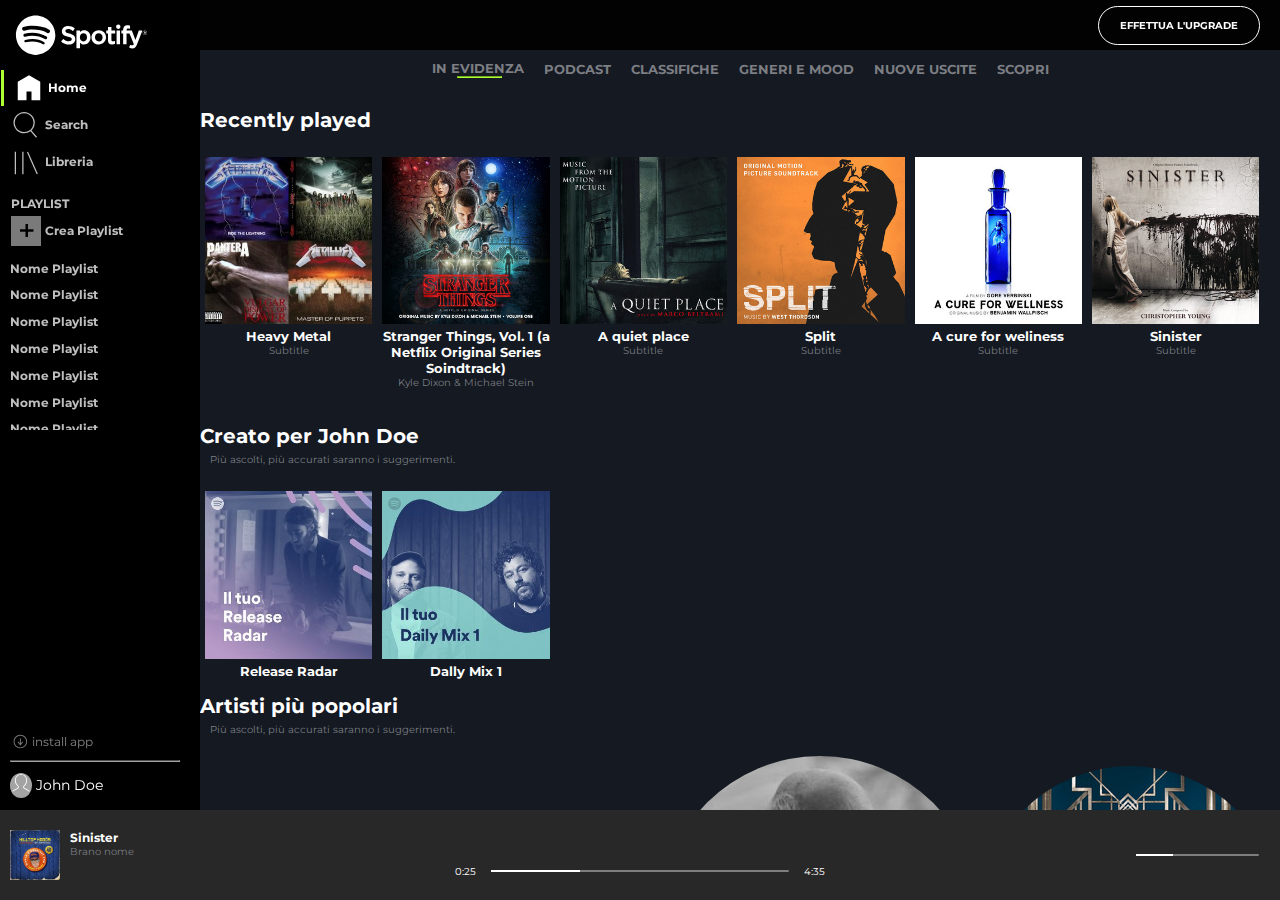
==== commit 8d851cdf: "overflow su playlist" ====
--- a/index.html
+++ b/index.html
@@ -48,6 +48,9 @@
                           </div>
                           <h1>Crea Playlist</h1>
                     </li>
+                </ul>
+
+                <ul class="playlists">                    
                     <li class="playlist">
                         <h1>Nome Playlist</h1>
                     </li>
--- a/css/style.css
+++ b/css/style.css
@@ -105,6 +105,11 @@
     color: black;
 }
 
+.playlists {
+    height: 20vh;
+    overflow-y: auto;
+}
+
 .nav_bottom {
     width: 90%;
     position: absolute;
